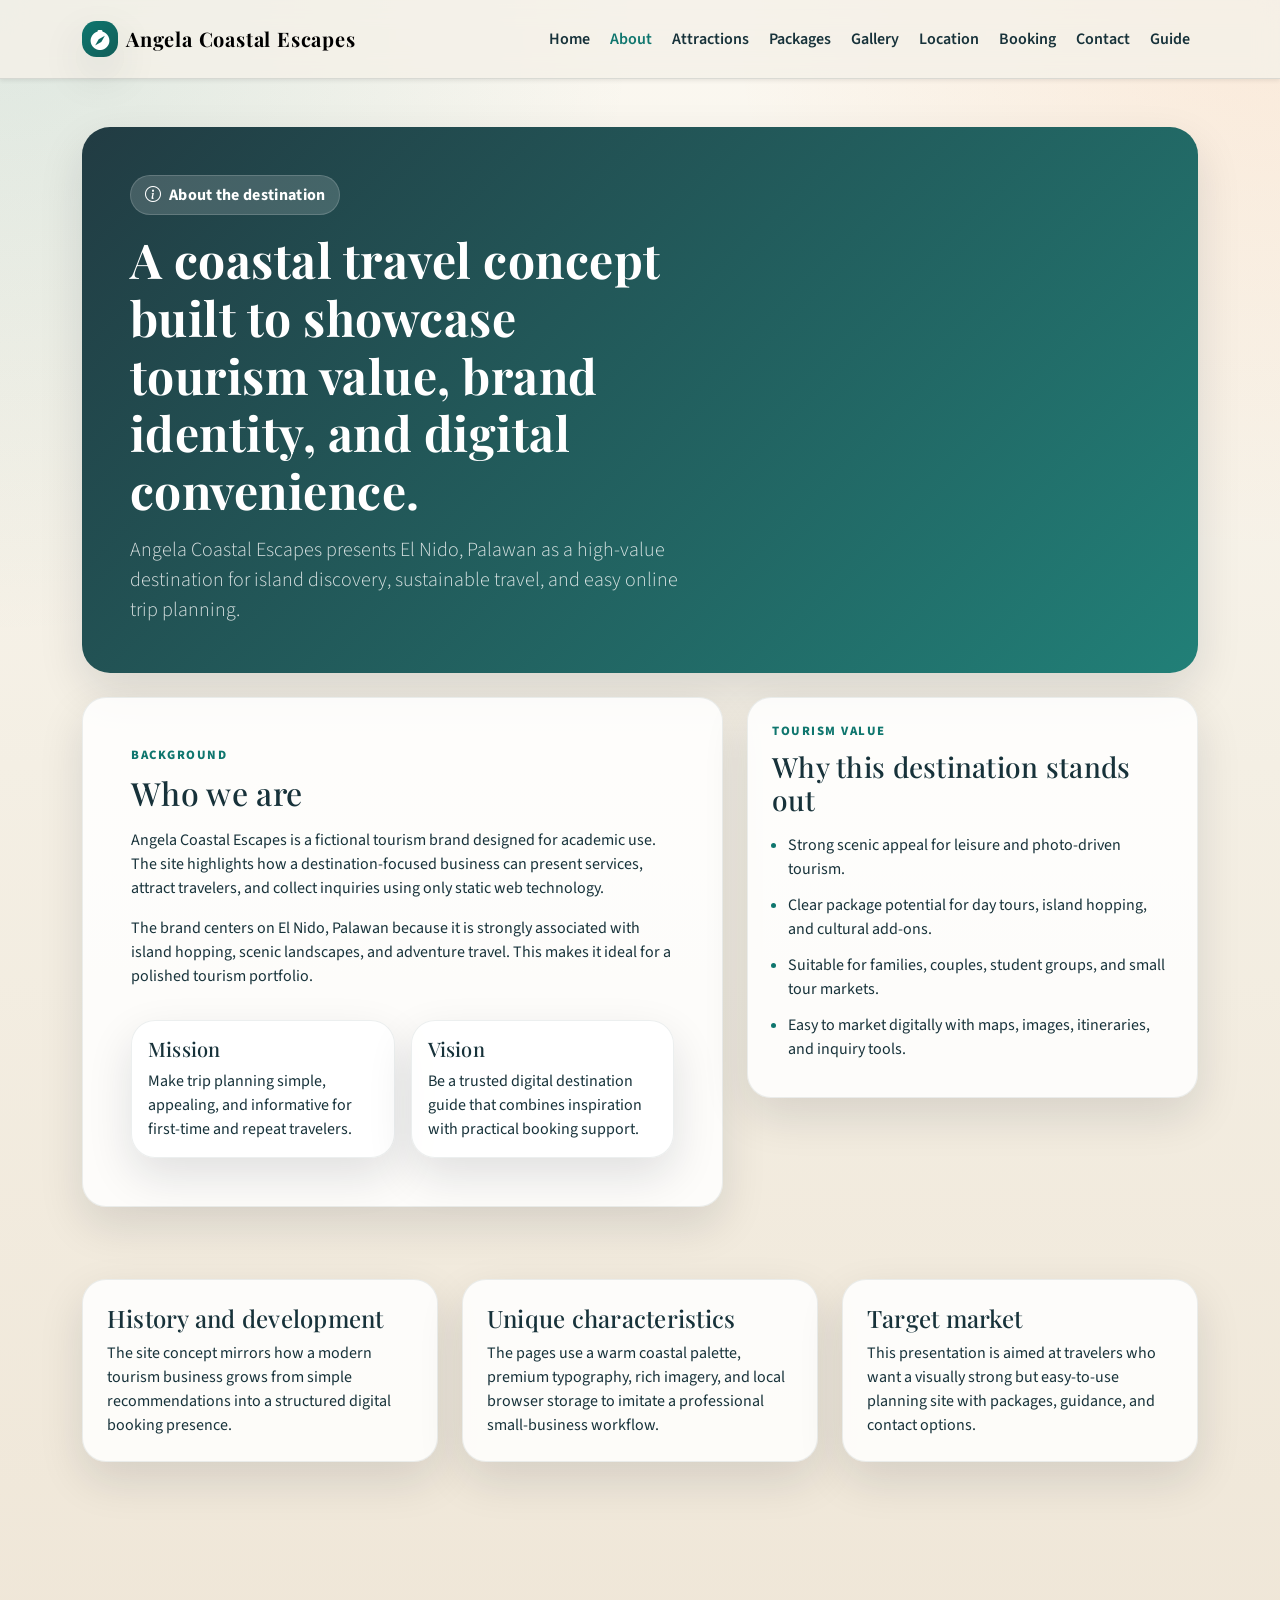
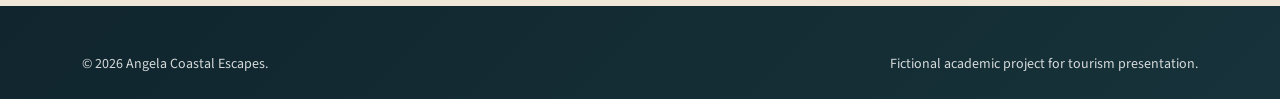
==== about.html @ bd1c9ec4 "Initial website" ====
<!doctype html>
<html lang="en">
  <head>
    <meta charset="utf-8" />
    <meta name="viewport" content="width=device-width, initial-scale=1" />
    <title>Angela Coastal Escapes | About</title>
    <link rel="preconnect" href="https://fonts.googleapis.com" />
    <link rel="preconnect" href="https://fonts.gstatic.com" crossorigin />
    <link href="https://fonts.googleapis.com/css2?family=Playfair+Display:wght@600;700;800&family=Source+Sans+3:wght@400;500;600;700;800&display=swap" rel="stylesheet" />
    <link href="https://cdn.jsdelivr.net/npm/bootstrap@5.3.3/dist/css/bootstrap.min.css" rel="stylesheet" />
    <link href="https://cdn.jsdelivr.net/npm/bootstrap-icons@1.11.3/font/bootstrap-icons.min.css" rel="stylesheet" />
    <link href="assets/css/style.css" rel="stylesheet" />
  </head>
  <body>
    <nav class="navbar navbar-expand-lg sticky-top shadow-sm">
      <div class="container py-2">
        <a class="navbar-brand d-flex align-items-center gap-2" href="index.html"><span class="brand-mark"><i class="bi bi-compass-fill"></i></span> Angela Coastal Escapes</a>
        <button class="navbar-toggler border-0" type="button" data-bs-toggle="collapse" data-bs-target="#mainNav"><span class="navbar-toggler-icon"></span></button>
        <div class="collapse navbar-collapse" id="mainNav">
          <ul class="navbar-nav ms-auto gap-lg-1">
            <li class="nav-item"><a class="nav-link" data-page="index.html" href="index.html">Home</a></li>
            <li class="nav-item"><a class="nav-link" data-page="about.html" href="about.html">About</a></li>
            <li class="nav-item"><a class="nav-link" data-page="attractions.html" href="attractions.html">Attractions</a></li>
            <li class="nav-item"><a class="nav-link" data-page="packages.html" href="packages.html">Packages</a></li>
            <li class="nav-item"><a class="nav-link" data-page="gallery.html" href="gallery.html">Gallery</a></li>
            <li class="nav-item"><a class="nav-link" data-page="location.html" href="location.html">Location</a></li>
            <li class="nav-item"><a class="nav-link" data-page="booking.html" href="booking.html">Booking</a></li>
            <li class="nav-item"><a class="nav-link" data-page="contact.html" href="contact.html">Contact</a></li>
            <li class="nav-item"><a class="nav-link" data-page="guide.html" href="guide.html">Guide</a></li>
          </ul>
        </div>
      </div>
    </nav>
    <main class="container py-4 py-lg-5">
      <section class="page-hero mb-4">
        <div class="row g-0 align-items-stretch">
          <div class="col-lg-7 p-4 p-lg-5">
            <span class="hero-badge mb-3"><i class="bi bi-info-circle"></i> About the destination</span>
            <h1 class="display-5 fw-bold mb-3">A coastal travel concept built to showcase tourism value, brand identity, and digital convenience.</h1>
            <p class="lead mb-0">Angela Coastal Escapes presents El Nido, Palawan as a high-value destination for island discovery, sustainable travel, and easy online trip planning.</p>
          </div>
          <div class="col-lg-5 hero-side" style="background-image:url('https://images.unsplash.com/photo-1540541338287-41700207dee6?auto=format&fit=crop&w=1200&q=80');"></div>
        </div>
      </section>

      <section class="section-pad pt-0">
        <div class="row g-4 align-items-start">
          <div class="col-lg-7">
            <div class="card-soft p-4 p-lg-5 h-100">
              <div class="section-kicker mb-2">Background</div>
              <h2 class="mb-3">Who we are</h2>
              <p>Angela Coastal Escapes is a fictional tourism brand designed for academic use. The site highlights how a destination-focused business can present services, attract travelers, and collect inquiries using only static web technology.</p>
              <p>The brand centers on El Nido, Palawan because it is strongly associated with island hopping, scenic landscapes, and adventure travel. This makes it ideal for a polished tourism portfolio.</p>
              <div class="row g-3 mt-2">
                <div class="col-md-6">
                  <div class="info-card p-3 h-100">
                    <h3 class="h5">Mission</h3>
                    <p class="mb-0">Make trip planning simple, appealing, and informative for first-time and repeat travelers.</p>
                  </div>
                </div>
                <div class="col-md-6">
                  <div class="info-card p-3 h-100">
                    <h3 class="h5">Vision</h3>
                    <p class="mb-0">Be a trusted digital destination guide that combines inspiration with practical booking support.</p>
                  </div>
                </div>
              </div>
            </div>
          </div>
          <div class="col-lg-5">
            <div class="card-soft p-4 h-100">
              <div class="section-kicker mb-2">Tourism value</div>
              <h2 class="h3 mb-3">Why this destination stands out</h2>
              <ul class="list-check ps-3 mb-0">
                <li>Strong scenic appeal for leisure and photo-driven tourism.</li>
                <li>Clear package potential for day tours, island hopping, and cultural add-ons.</li>
                <li>Suitable for families, couples, student groups, and small tour markets.</li>
                <li>Easy to market digitally with maps, images, itineraries, and inquiry tools.</li>
              </ul>
            </div>
          </div>
        </div>
      </section>

      <section class="section-pad pt-0">
        <div class="row g-4">
          <div class="col-md-4">
            <div class="feature-card h-100 p-4">
              <h3 class="h4">History and development</h3>
              <p class="mb-0">The site concept mirrors how a modern tourism business grows from simple recommendations into a structured digital booking presence.</p>
            </div>
          </div>
          <div class="col-md-4">
            <div class="feature-card h-100 p-4">
              <h3 class="h4">Unique characteristics</h3>
              <p class="mb-0">The pages use a warm coastal palette, premium typography, rich imagery, and local browser storage to imitate a professional small-business workflow.</p>
            </div>
          </div>
          <div class="col-md-4">
            <div class="feature-card h-100 p-4">
              <h3 class="h4">Target market</h3>
              <p class="mb-0">This presentation is aimed at travelers who want a visually strong but easy-to-use planning site with packages, guidance, and contact options.</p>
            </div>
          </div>
        </div>
      </section>
    </main>
    <footer class="footer pt-5 pb-4 mt-4">
      <div class="container">
        <div class="d-flex flex-wrap justify-content-between gap-2 small footer-muted">
          <span>&copy; <span data-year></span> Angela Coastal Escapes.</span>
          <span>Fictional academic project for tourism presentation.</span>
        </div>
      </div>
    </footer>
    <script src="https://cdn.jsdelivr.net/npm/bootstrap@5.3.3/dist/js/bootstrap.bundle.min.js"></script>
    <script src="assets/js/main.js"></script>
  </body>
  </html>
---- assets/css/style.css ----
:root {
  --bg: #f5f1e8;
  --surface: #ffffff;
  --surface-2: #fff8ef;
  --text: #17323a;
  --muted: #607179;
  --brand: #0f766e;
  --brand-2: #f97316;
  --accent: #d97706;
  --line: rgba(23, 50, 58, 0.12);
  --shadow: 0 18px 45px rgba(17, 24, 39, 0.12);
  --radius: 1.5rem;
}

html {
  scroll-behavior: smooth;
}

body {
  color: var(--text);
  background:
    radial-gradient(circle at top left, rgba(15, 118, 110, 0.12), transparent 30%),
    radial-gradient(circle at top right, rgba(249, 115, 22, 0.10), transparent 26%),
    linear-gradient(180deg, #fbf8f1 0%, #f4efe4 45%, #efe6d7 100%);
  font-family: 'Source Sans 3', sans-serif;
}

h1,
h2,
h3,
h4,
.display-font {
  font-family: 'Playfair Display', serif;
  letter-spacing: 0.01em;
}

p,
li,
small,
.nav-link,
.btn,
.form-label,
.form-control,
.form-select {
  font-family: 'Source Sans 3', sans-serif;
}

.navbar {
  backdrop-filter: blur(12px);
  background: rgba(245, 241, 232, 0.82) !important;
  border-bottom: 1px solid var(--line);
}

.navbar-brand {
  font-family: 'Playfair Display', serif;
  font-weight: 700;
  letter-spacing: 0.04em;
}

.nav-link {
  font-weight: 600;
  color: var(--text) !important;
}

.nav-link.active,
.nav-link:hover,
.nav-link:focus {
  color: var(--brand) !important;
}

.brand-mark {
  width: 2.25rem;
  height: 2.25rem;
  display: inline-grid;
  place-items: center;
  border-radius: 0.9rem;
  background: linear-gradient(135deg, var(--brand), #115e59);
  color: #fff;
  box-shadow: var(--shadow);
}

.hero {
  position: relative;
  overflow: hidden;
  border-radius: calc(var(--radius) + 0.5rem);
  background: linear-gradient(135deg, rgba(15, 118, 110, 0.94), rgba(17, 94, 89, 0.9));
  color: #fff;
  box-shadow: var(--shadow);
}

.hero::before,
.hero::after {
  content: '';
  position: absolute;
  border-radius: 999px;
  opacity: 0.22;
  pointer-events: none;
}

.hero::before {
  width: 18rem;
  height: 18rem;
  right: -5rem;
  top: -6rem;
  background: radial-gradient(circle, rgba(249, 115, 22, 0.75), transparent 62%);
}

.hero::after {
  width: 14rem;
  height: 14rem;
  left: -4rem;
  bottom: -5rem;
  background: radial-gradient(circle, rgba(255, 255, 255, 0.55), transparent 62%);
}

.hero-media {
  min-height: 100%;
  background-size: cover;
  background-position: center;
  border-left: 1px solid rgba(255, 255, 255, 0.15);
}

.hero-badge {
  display: inline-flex;
  align-items: center;
  gap: 0.5rem;
  padding: 0.45rem 0.85rem;
  border-radius: 999px;
  background: rgba(255, 255, 255, 0.16);
  border: 1px solid rgba(255, 255, 255, 0.16);
  font-weight: 700;
  letter-spacing: 0.02em;
}

.section-pad {
  padding: 4.5rem 0;
}

.section-title {
  max-width: 42rem;
}

.section-kicker {
  color: var(--brand);
  font-weight: 800;
  letter-spacing: 0.12em;
  text-transform: uppercase;
  font-size: 0.8rem;
}

.card-soft,
.feature-card,
.package-card,
.gallery-card,
.info-card,
.form-shell,
.stat-card {
  background: rgba(255, 255, 255, 0.84);
  border: 1px solid rgba(23, 50, 58, 0.08);
  border-radius: var(--radius);
  box-shadow: var(--shadow);
}

.feature-card,
.package-card,
.gallery-card,
.info-card,
.stat-card {
  transition: transform 0.25s ease, box-shadow 0.25s ease;
}

.feature-card:hover,
.package-card:hover,
.gallery-card:hover,
.info-card:hover,
.stat-card:hover {
  transform: translateY(-4px);
  box-shadow: 0 22px 52px rgba(17, 24, 39, 0.16);
}

.card-media {
  border-radius: calc(var(--radius) - 0.35rem);
  overflow: hidden;
  aspect-ratio: 4 / 3;
  background: linear-gradient(135deg, rgba(15, 118, 110, 0.2), rgba(249, 115, 22, 0.2));
}

.card-media img,
.gallery-image {
  width: 100%;
  height: 100%;
  object-fit: cover;
}

.badge-soft {
  background: rgba(15, 118, 110, 0.1);
  color: var(--brand);
  border: 1px solid rgba(15, 118, 110, 0.12);
}

.badge-warm {
  background: rgba(249, 115, 22, 0.1);
  color: #b45309;
  border: 1px solid rgba(249, 115, 22, 0.14);
}

.list-check li {
  margin-bottom: 0.75rem;
}

.list-check li::marker {
  color: var(--brand);
}

.page-hero {
  border-radius: calc(var(--radius) + 0.25rem);
  background: linear-gradient(135deg, rgba(23, 50, 58, 0.95), rgba(15, 118, 110, 0.92));
  color: #fff;
  overflow: hidden;
  box-shadow: var(--shadow);
}

.page-hero .lead,
.page-hero p,
.footer-link,
.footer-muted {
  color: rgba(255, 255, 255, 0.82) !important;
}

.page-hero .hero-side {
  min-height: 100%;
  background-size: cover;
  background-position: center;
}

.btn-brand {
  background: linear-gradient(135deg, var(--brand), #115e59);
  border: none;
  color: #fff;
  box-shadow: 0 12px 24px rgba(15, 118, 110, 0.26);
}

.btn-brand:hover,
.btn-brand:focus {
  color: #fff;
  filter: brightness(1.02);
}

.btn-outline-brand {
  border-color: rgba(255, 255, 255, 0.6);
  color: #fff;
}

.btn-outline-brand:hover,
.btn-outline-brand:focus {
  background: #fff;
  color: var(--brand);
}

.stat-number {
  font-family: 'Playfair Display', serif;
  font-size: 2rem;
  color: var(--brand);
}

.stat-label {
  color: var(--muted);
  font-weight: 600;
}

.map-frame {
  min-height: 420px;
  border: 0;
  border-radius: var(--radius);
  box-shadow: var(--shadow);
}

.footer {
  background: linear-gradient(135deg, #10252d, #17323a);
  color: #fff;
}

.footer a {
  color: #d8f3f1;
  text-decoration: none;
}

.footer a:hover {
  color: #fff;
}

.form-shell .form-control,
.form-shell .form-select,
.form-shell textarea {
  border-radius: 1rem;
  border-color: rgba(23, 50, 58, 0.12);
  padding: 0.9rem 1rem;
}

.form-shell .form-control:focus,
.form-shell .form-select:focus,
.form-shell textarea:focus {
  box-shadow: 0 0 0 0.2rem rgba(15, 118, 110, 0.15);
  border-color: rgba(15, 118, 110, 0.55);
}

.timeline {
  position: relative;
  padding-left: 1.6rem;
}

.timeline::before {
  content: '';
  position: absolute;
  left: 0.48rem;
  top: 0.3rem;
  bottom: 0.3rem;
  width: 2px;
  background: linear-gradient(180deg, var(--brand), var(--brand-2));
}

.timeline-item {
  position: relative;
  padding-bottom: 1.25rem;
}

.timeline-item::before {
  content: '';
  position: absolute;
  left: -1.8rem;
  top: 0.35rem;
  width: 0.8rem;
  height: 0.8rem;
  border-radius: 999px;
  background: var(--brand-2);
  box-shadow: 0 0 0 6px rgba(249, 115, 22, 0.12);
}

.mini-map-note {
  color: rgba(255, 255, 255, 0.75);
}

.save-list .list-group-item {
  background: rgba(255, 255, 255, 0.72);
  border-color: rgba(23, 50, 58, 0.08);
}

@media (max-width: 991.98px) {
  .hero-media,
  .page-hero .hero-side {
    min-height: 320px;
    border-left: 0;
    border-top: 1px solid rgba(255, 255, 255, 0.12);
  }

  .section-pad {
    padding: 3.5rem 0;
  }
}

@media (max-width: 575.98px) {
  .hero,
  .page-hero {
    border-radius: 1.2rem;
  }

  .display-5 {
    font-size: calc(1.25rem + 2.2vw);
  }
}
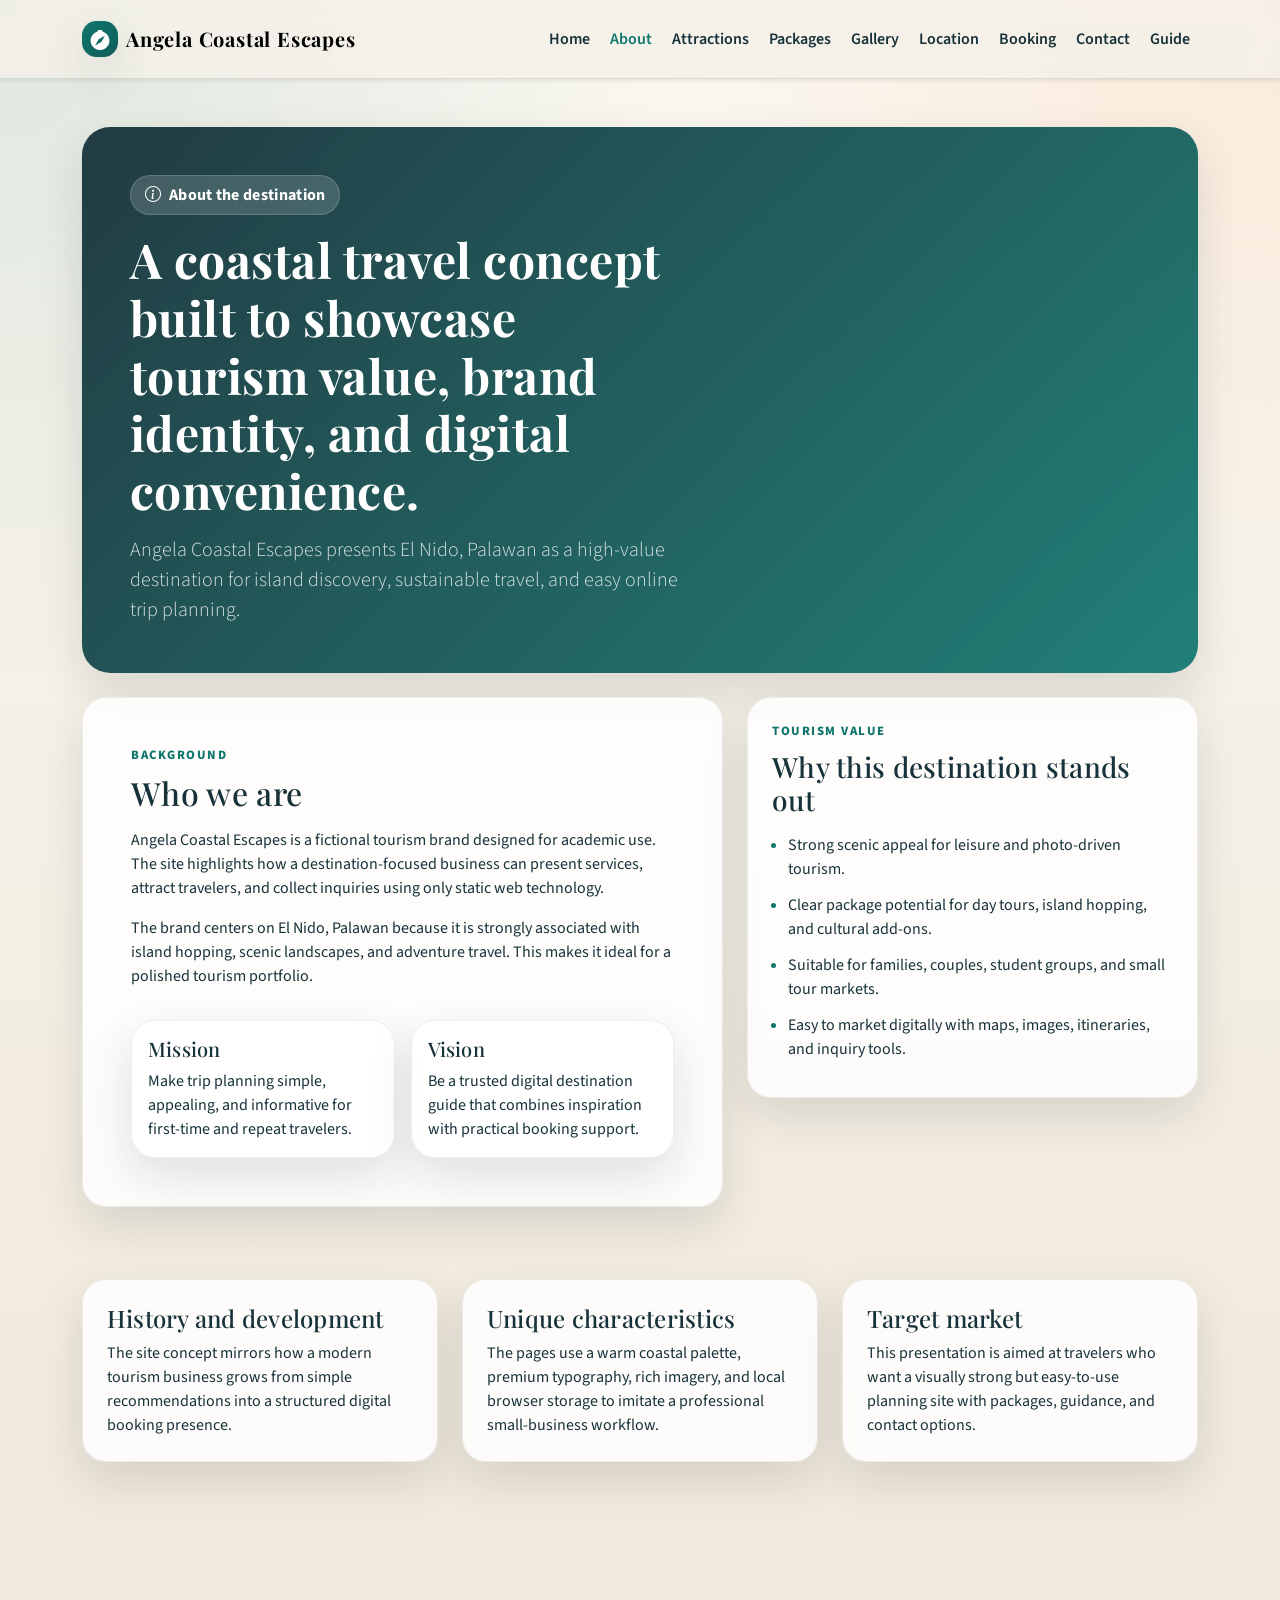
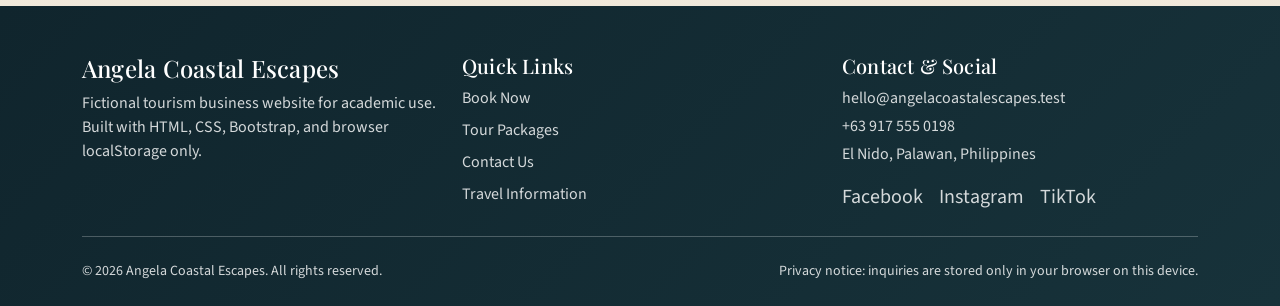
==== commit 3cc5e2cf: "updated with all the requirements" ====
--- a/about.html
+++ b/about.html
@@ -107,9 +107,36 @@
     </main>
     <footer class="footer pt-5 pb-4 mt-4">
       <div class="container">
+        <div class="row g-4">
+          <div class="col-lg-4">
+            <h2 class="h4 text-white">Angela Coastal Escapes</h2>
+            <p class="footer-muted">Fictional tourism business website for academic use. Built with HTML, CSS, Bootstrap, and browser localStorage only.</p>
+          </div>
+          <div class="col-lg-4">
+            <h3 class="h5 text-white">Quick Links</h3>
+            <div class="d-flex flex-column gap-2">
+              <a class="footer-link" href="booking.html">Book Now</a>
+              <a class="footer-link" href="packages.html">Tour Packages</a>
+              <a class="footer-link" href="contact.html">Contact Us</a>
+              <a class="footer-link" href="guide.html">Travel Information</a>
+            </div>
+          </div>
+          <div class="col-lg-4">
+            <h3 class="h5 text-white">Contact & Social</h3>
+            <p class="footer-muted mb-1">hello@angelacoastalescapes.test</p>
+            <p class="footer-muted mb-1">+63 917 555 0198</p>
+            <p class="footer-muted mb-3">El Nido, Palawan, Philippines</p>
+            <div class="d-flex gap-3 fs-5">
+              <a class="footer-link" href="https://www.facebook.com/" target="_blank" rel="noopener">Facebook</a>
+              <a class="footer-link" href="https://www.instagram.com/" target="_blank" rel="noopener">Instagram</a>
+              <a class="footer-link" href="https://www.tiktok.com/" target="_blank" rel="noopener">TikTok</a>
+            </div>
+          </div>
+        </div>
+        <hr class="border-light opacity-25 my-4" />
         <div class="d-flex flex-wrap justify-content-between gap-2 small footer-muted">
-          <span>&copy; <span data-year></span> Angela Coastal Escapes.</span>
-          <span>Fictional academic project for tourism presentation.</span>
+          <span>&copy; <span data-year></span> Angela Coastal Escapes. All rights reserved.</span>
+          <span>Privacy notice: inquiries are stored only in your browser on this device.</span>
         </div>
       </div>
     </footer>
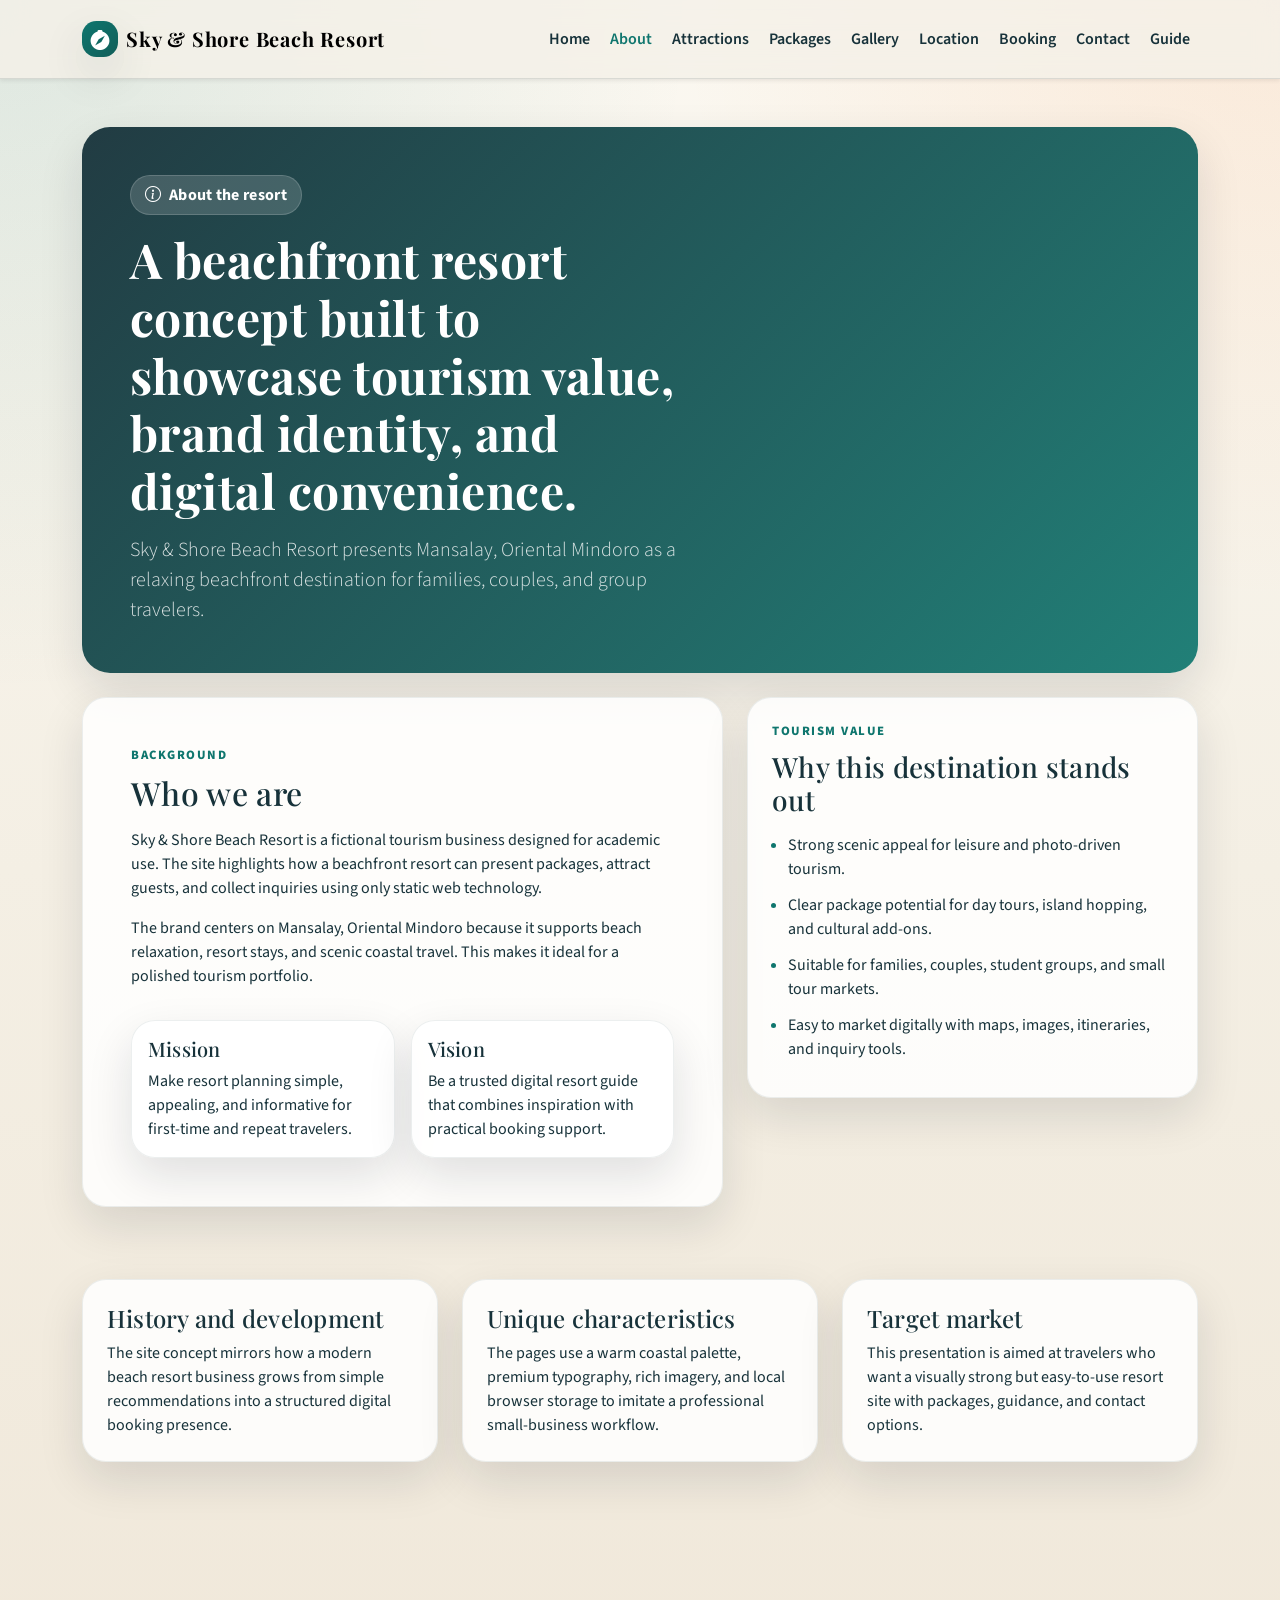
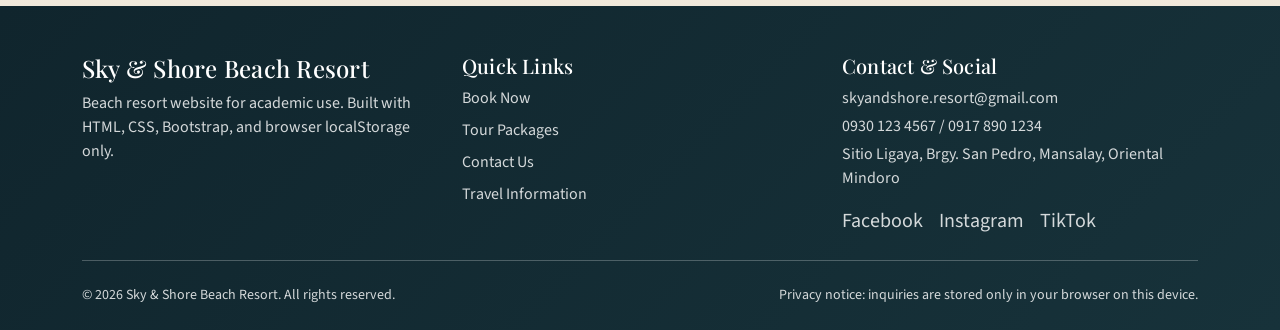
==== commit 543db271: "Rebrand site to Sky & Shore Beach Resort" ====
--- a/about.html
+++ b/about.html
@@ -3,7 +3,7 @@
   <head>
     <meta charset="utf-8" />
     <meta name="viewport" content="width=device-width, initial-scale=1" />
-    <title>Angela Coastal Escapes | About</title>
+    <title>Sky & Shore Beach Resort | About</title>
     <link rel="preconnect" href="https://fonts.googleapis.com" />
     <link rel="preconnect" href="https://fonts.gstatic.com" crossorigin />
     <link href="https://fonts.googleapis.com/css2?family=Playfair+Display:wght@600;700;800&family=Source+Sans+3:wght@400;500;600;700;800&display=swap" rel="stylesheet" />
@@ -14,7 +14,7 @@
   <body>
     <nav class="navbar navbar-expand-lg sticky-top shadow-sm">
       <div class="container py-2">
-        <a class="navbar-brand d-flex align-items-center gap-2" href="index.html"><span class="brand-mark"><i class="bi bi-compass-fill"></i></span> Angela Coastal Escapes</a>
+        <a class="navbar-brand d-flex align-items-center gap-2" href="index.html"><span class="brand-mark"><i class="bi bi-compass-fill"></i></span> Sky & Shore Beach Resort</a>
         <button class="navbar-toggler border-0" type="button" data-bs-toggle="collapse" data-bs-target="#mainNav"><span class="navbar-toggler-icon"></span></button>
         <div class="collapse navbar-collapse" id="mainNav">
           <ul class="navbar-nav ms-auto gap-lg-1">
@@ -35,9 +35,9 @@
       <section class="page-hero mb-4">
         <div class="row g-0 align-items-stretch">
           <div class="col-lg-7 p-4 p-lg-5">
-            <span class="hero-badge mb-3"><i class="bi bi-info-circle"></i> About the destination</span>
-            <h1 class="display-5 fw-bold mb-3">A coastal travel concept built to showcase tourism value, brand identity, and digital convenience.</h1>
-            <p class="lead mb-0">Angela Coastal Escapes presents El Nido, Palawan as a high-value destination for island discovery, sustainable travel, and easy online trip planning.</p>
+            <span class="hero-badge mb-3"><i class="bi bi-info-circle"></i> About the resort</span>
+            <h1 class="display-5 fw-bold mb-3">A beachfront resort concept built to showcase tourism value, brand identity, and digital convenience.</h1>
+            <p class="lead mb-0">Sky & Shore Beach Resort presents Mansalay, Oriental Mindoro as a relaxing beachfront destination for families, couples, and group travelers.</p>
           </div>
           <div class="col-lg-5 hero-side" style="background-image:url('https://images.unsplash.com/photo-1540541338287-41700207dee6?auto=format&fit=crop&w=1200&q=80');"></div>
         </div>
@@ -49,19 +49,19 @@
             <div class="card-soft p-4 p-lg-5 h-100">
               <div class="section-kicker mb-2">Background</div>
               <h2 class="mb-3">Who we are</h2>
-              <p>Angela Coastal Escapes is a fictional tourism brand designed for academic use. The site highlights how a destination-focused business can present services, attract travelers, and collect inquiries using only static web technology.</p>
-              <p>The brand centers on El Nido, Palawan because it is strongly associated with island hopping, scenic landscapes, and adventure travel. This makes it ideal for a polished tourism portfolio.</p>
+              <p>Sky & Shore Beach Resort is a fictional tourism business designed for academic use. The site highlights how a beachfront resort can present packages, attract guests, and collect inquiries using only static web technology.</p>
+              <p>The brand centers on Mansalay, Oriental Mindoro because it supports beach relaxation, resort stays, and scenic coastal travel. This makes it ideal for a polished tourism portfolio.</p>
               <div class="row g-3 mt-2">
                 <div class="col-md-6">
                   <div class="info-card p-3 h-100">
                     <h3 class="h5">Mission</h3>
-                    <p class="mb-0">Make trip planning simple, appealing, and informative for first-time and repeat travelers.</p>
+                    <p class="mb-0">Make resort planning simple, appealing, and informative for first-time and repeat travelers.</p>
                   </div>
                 </div>
                 <div class="col-md-6">
                   <div class="info-card p-3 h-100">
                     <h3 class="h5">Vision</h3>
-                    <p class="mb-0">Be a trusted digital destination guide that combines inspiration with practical booking support.</p>
+                    <p class="mb-0">Be a trusted digital resort guide that combines inspiration with practical booking support.</p>
                   </div>
                 </div>
               </div>
@@ -87,7 +87,7 @@
           <div class="col-md-4">
             <div class="feature-card h-100 p-4">
               <h3 class="h4">History and development</h3>
-              <p class="mb-0">The site concept mirrors how a modern tourism business grows from simple recommendations into a structured digital booking presence.</p>
+              <p class="mb-0">The site concept mirrors how a modern beach resort business grows from simple recommendations into a structured digital booking presence.</p>
             </div>
           </div>
           <div class="col-md-4">
@@ -99,7 +99,7 @@
           <div class="col-md-4">
             <div class="feature-card h-100 p-4">
               <h3 class="h4">Target market</h3>
-              <p class="mb-0">This presentation is aimed at travelers who want a visually strong but easy-to-use planning site with packages, guidance, and contact options.</p>
+              <p class="mb-0">This presentation is aimed at travelers who want a visually strong but easy-to-use resort site with packages, guidance, and contact options.</p>
             </div>
           </div>
         </div>
@@ -109,8 +109,8 @@
       <div class="container">
         <div class="row g-4">
           <div class="col-lg-4">
-            <h2 class="h4 text-white">Angela Coastal Escapes</h2>
-            <p class="footer-muted">Fictional tourism business website for academic use. Built with HTML, CSS, Bootstrap, and browser localStorage only.</p>
+            <h2 class="h4 text-white">Sky & Shore Beach Resort</h2>
+            <p class="footer-muted">Beach resort website for academic use. Built with HTML, CSS, Bootstrap, and browser localStorage only.</p>
           </div>
           <div class="col-lg-4">
             <h3 class="h5 text-white">Quick Links</h3>
@@ -123,9 +123,9 @@
           </div>
           <div class="col-lg-4">
             <h3 class="h5 text-white">Contact & Social</h3>
-            <p class="footer-muted mb-1">hello@angelacoastalescapes.test</p>
-            <p class="footer-muted mb-1">+63 917 555 0198</p>
-            <p class="footer-muted mb-3">El Nido, Palawan, Philippines</p>
+            <p class="footer-muted mb-1">skyandshore.resort@gmail.com</p>
+            <p class="footer-muted mb-1">0930 123 4567 / 0917 890 1234</p>
+            <p class="footer-muted mb-3">Sitio Ligaya, Brgy. San Pedro, Mansalay, Oriental Mindoro</p>
             <div class="d-flex gap-3 fs-5">
               <a class="footer-link" href="https://www.facebook.com/" target="_blank" rel="noopener">Facebook</a>
               <a class="footer-link" href="https://www.instagram.com/" target="_blank" rel="noopener">Instagram</a>
@@ -135,7 +135,7 @@
         </div>
         <hr class="border-light opacity-25 my-4" />
         <div class="d-flex flex-wrap justify-content-between gap-2 small footer-muted">
-          <span>&copy; <span data-year></span> Angela Coastal Escapes. All rights reserved.</span>
+          <span>&copy; <span data-year></span> Sky & Shore Beach Resort. All rights reserved.</span>
           <span>Privacy notice: inquiries are stored only in your browser on this device.</span>
         </div>
       </div>
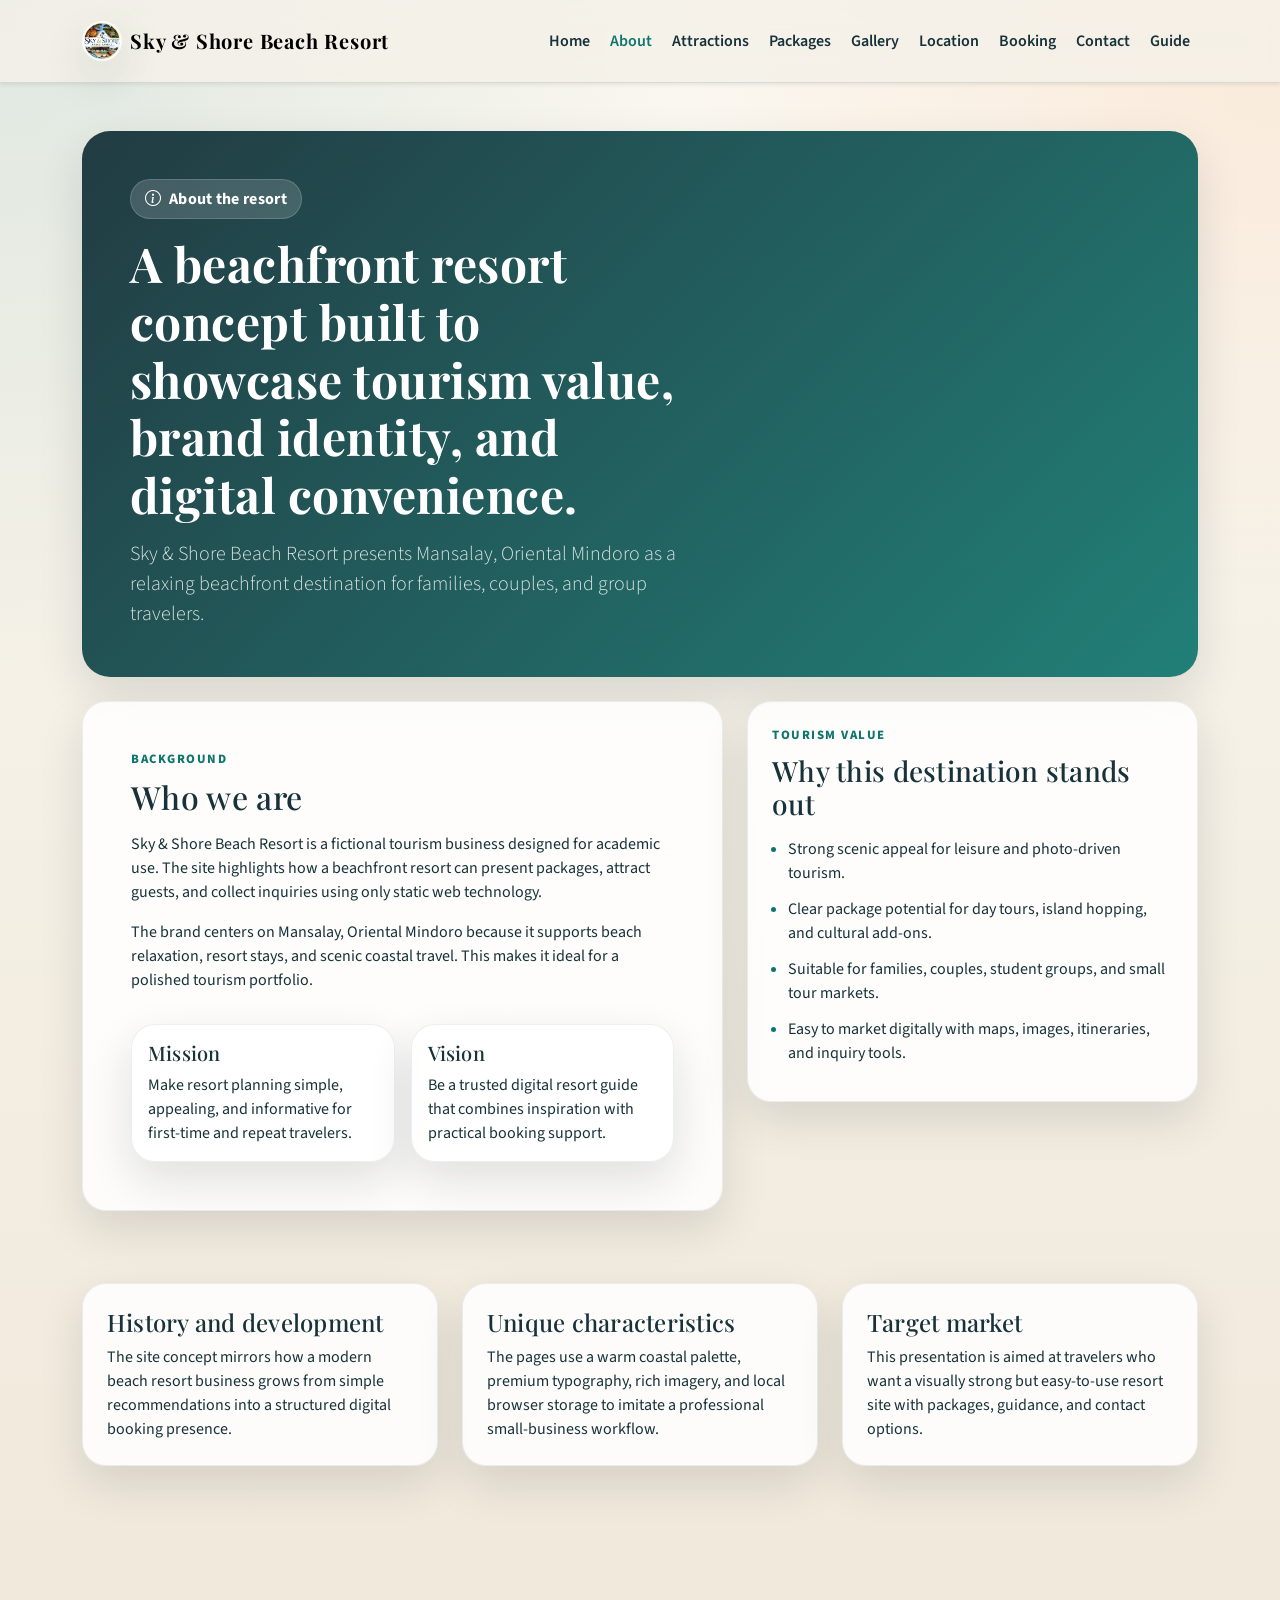
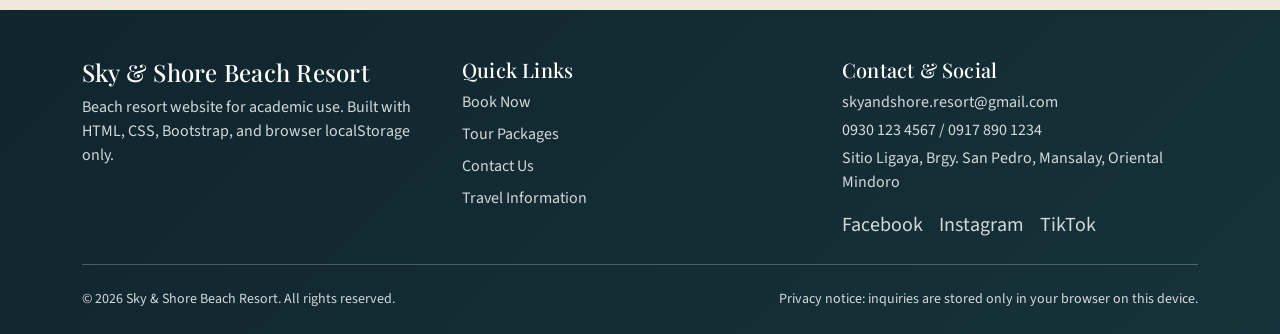
==== commit b6735fb2: "Refactor code structure for improved readability and maintainability" ====
--- a/about.html
+++ b/about.html
@@ -9,12 +9,14 @@
     <link href="https://fonts.googleapis.com/css2?family=Playfair+Display:wght@600;700;800&family=Source+Sans+3:wght@400;500;600;700;800&display=swap" rel="stylesheet" />
     <link href="https://cdn.jsdelivr.net/npm/bootstrap@5.3.3/dist/css/bootstrap.min.css" rel="stylesheet" />
     <link href="https://cdn.jsdelivr.net/npm/bootstrap-icons@1.11.3/font/bootstrap-icons.min.css" rel="stylesheet" />
+    <link rel="icon" type="image/png" href="assets/logo/sky-and-shore-logo.png" />
+    <link rel="apple-touch-icon" href="assets/logo/sky-and-shore-logo.png" />
     <link href="assets/css/style.css" rel="stylesheet" />
   </head>
   <body>
     <nav class="navbar navbar-expand-lg sticky-top shadow-sm">
       <div class="container py-2">
-        <a class="navbar-brand d-flex align-items-center gap-2" href="index.html"><span class="brand-mark"><i class="bi bi-compass-fill"></i></span> Sky & Shore Beach Resort</a>
+        <a class="navbar-brand d-flex align-items-center gap-2" href="index.html"><img class="brand-logo" src="assets/logo/sky-and-shore-logo.png" alt="Sky & Shore Beach Resort logo" /> Sky & Shore Beach Resort</a>
         <button class="navbar-toggler border-0" type="button" data-bs-toggle="collapse" data-bs-target="#mainNav"><span class="navbar-toggler-icon"></span></button>
         <div class="collapse navbar-collapse" id="mainNav">
           <ul class="navbar-nav ms-auto gap-lg-1">
--- a/assets/css/style.css
+++ b/assets/css/style.css
@@ -79,6 +79,24 @@
   box-shadow: var(--shadow);
 }
 
+.brand-logo {
+  width: 2.5rem;
+  height: 2.5rem;
+  object-fit: cover;
+  border-radius: 999px;
+  box-shadow: var(--shadow);
+  border: 2px solid rgba(255, 255, 255, 0.75);
+}
+
+.hero-logo {
+  width: 5.5rem;
+  height: 5.5rem;
+  object-fit: cover;
+  border-radius: 999px;
+  border: 3px solid rgba(255, 255, 255, 0.9);
+  box-shadow: var(--shadow);
+}
+
 .hero {
   position: relative;
   overflow: hidden;
